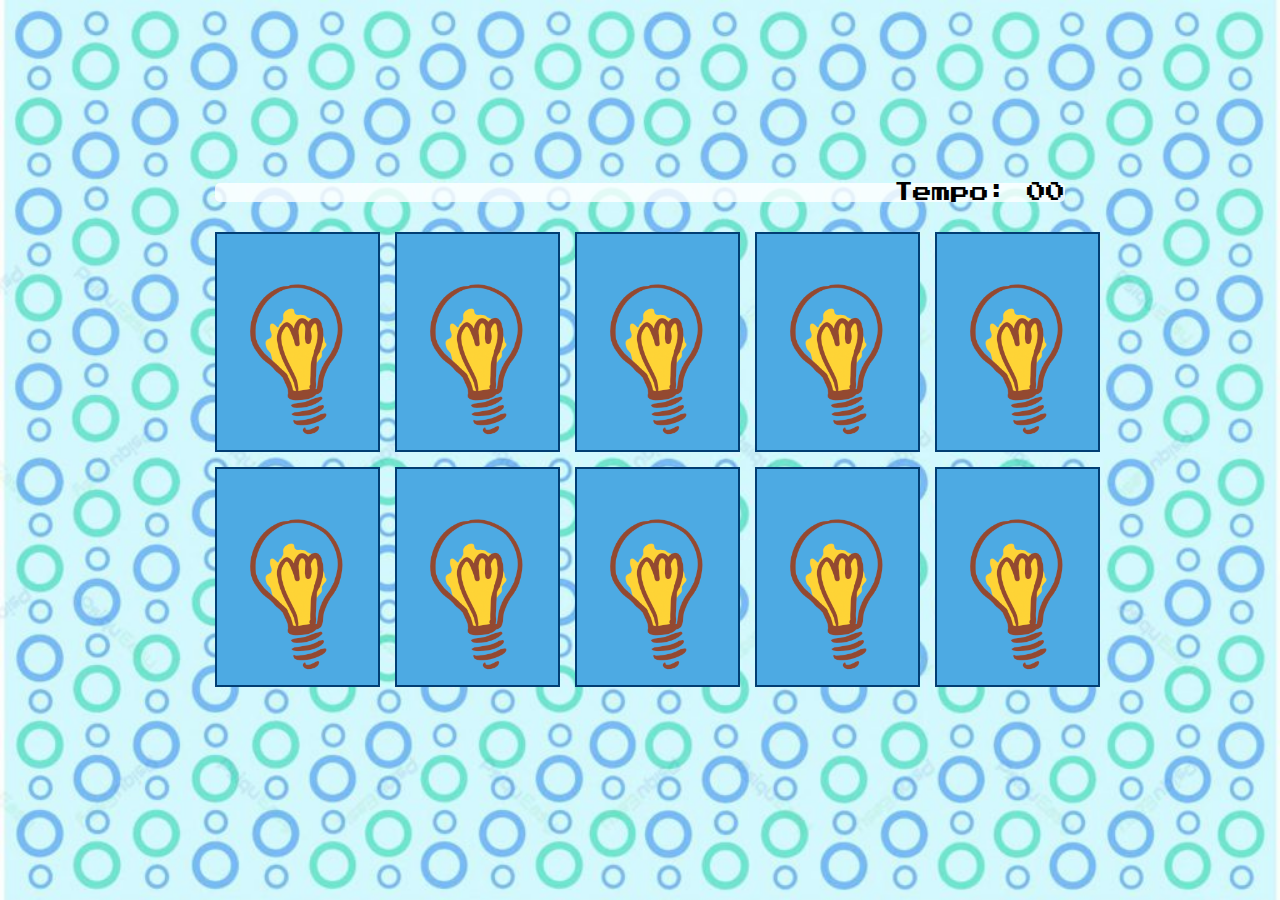
==== pages/game.html @ cccfa5c0 "Add files via upload" ====
<!DOCTYPE html>
<html lang="pt-br">
<head>
    <meta charset="UTF-8">
    <meta http-equiv="X-UA-Compatible" content="IE=edge">
    <meta name="viewport" content="width=device-width, initial-scale=1.0">
    <title>Jogo da Memória</title>
    <link rel="stylesheet" href="../css/reset.css">
    <link rel="stylesheet" href="../css/game.css">

</head>
<body>

  <main>
    <header>
      <span class="player"></span>
      <span>Tempo: <span class="timer">00</span></span>
    </header>
  
  
     <div class="grid">
    
     </div>

     <div id="modal" class="modal">
      <video id="videoModal" src="../img/fim.mp4" autoplay loop></video>
    </div>

  </div>
  
  </main>

 

  <script src="../js/game.js"></script>
</body>
</html>
---- css/game.css ----
main{
display: flex;
flex-direction: column;
width: 100%;
min-height: 100vh;
background-image: url('../img/planodefundo.jpg');
background-size: cover;
background-repeat: no-repeat;
align-items: center;
justify-content: center;
padding: 20px 20px 50px ;

}

header{
  display: flex;
  align-items: center;
  justify-content: space-between;
  width: 100%;
  max-width: 850px;
  margin: 0 0 30px;
  border-radius: 5px;
  background-color: rgba(255, 255, 255, 0.8);
  font-size: 1.2em;
}
.grid{
    display: grid;
    grid-template-columns: repeat(5,1fr);
    gap: 15px;
    width: 96%;
    max-width: 850px;
    margin: 0 auto;

}

.card{
    aspect-ratio: 3/4;
    width: 100%;
    height: 220px;
    border-radius: 5px;
    position: relative;
    transition: all 400ms ease;
    transform-style: preserve-3d;

}

.face{
    width: 100%;
    height: 100%;
    position: absolute;
    background-position: center;
    border: 2px solid #023E73;
    transition: all 400ms ease;
}

.front{
  transform: rotateY(180deg);
  background-size: 90%;
  background-repeat: no-repeat;
}



.back{
  background-image: url("../img/lampada.gif");
  backface-visibility: hidden;
  background-size: cover;
}


.reveal-card{
  transform: rotateY(180deg);
}


.disableCard{
  filter: saturate(0);
  opacity: 0.5;
}

.modal {
  display: none;
  position: fixed;
  top: 0;
  left: 0;
  width: 100%;
  height: 100%;
  /* background-color: rgba(0, 0, 0, 0.5); */

  z-index: 9999;
}

.modal.active {
  display: flex;
  align-items: center;
  justify-content: center;
  width: 100%;
  height: 100vh;
  background-color: rgba(0, 0, 0, 0.8);
}

#videoModal{
  width: 500px;
  height: 500px;
}
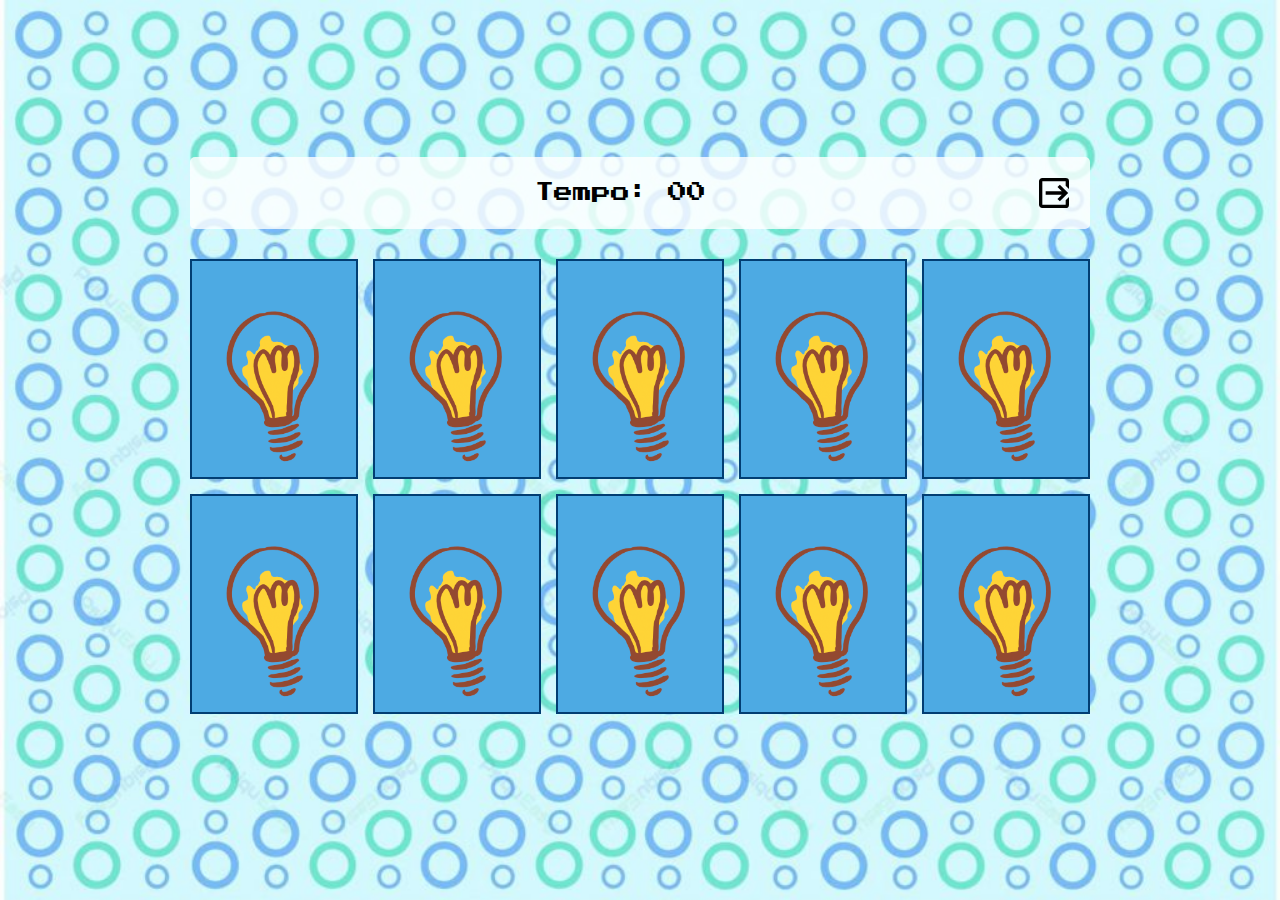
==== commit 800e81d3: "Adicionando botão de reset game e ajeitando grid" ====
--- a/pages/game.html
+++ b/pages/game.html
@@ -7,30 +7,27 @@
     <title>Jogo da Memória</title>
     <link rel="stylesheet" href="../css/reset.css">
     <link rel="stylesheet" href="../css/game.css">
-
 </head>
 <body>
-
   <main>
     <header>
       <span class="player"></span>
       <span>Tempo: <span class="timer">00</span></span>
+      <svg 
+        onclick="window.location = '../index.html'"
+        xmlns="http://www.w3.org/2000/svg" viewBox="0 0 24 24"
+      >
+        <title>Iniciar Novamente</title>
+        <path d="M14.08,15.59L16.67,13H7V11H16.67L14.08,8.41L15.5,7L20.5,12L15.5,17L14.08,15.59M19,3A2,2 0 0,1 21,5V9.67L19,7.67V5H5V19H19V16.33L21,14.33V19A2,2 0 0,1 19,21H5C3.89,21 3,20.1 3,19V5C3,3.89 3.89,3 5,3H19Z" />
+      </svg>
     </header>
-  
-  
-     <div class="grid">
-    
-     </div>
 
-     <div id="modal" class="modal">
+    <div class="grid"></div>
+
+    <div id="modal" class="modal">
       <video id="videoModal" src="../img/fim.mp4" autoplay loop></video>
     </div>
-
-  </div>
-  
   </main>
-
- 
 
   <script src="../js/game.js"></script>
 </body>
--- a/css/game.css
+++ b/css/game.css
@@ -1,80 +1,84 @@
-
-main{
-display: flex;
-flex-direction: column;
-width: 100%;
-min-height: 100vh;
-background-image: url('../img/planodefundo.jpg');
-background-size: cover;
-background-repeat: no-repeat;
-align-items: center;
-justify-content: center;
-padding: 20px 20px 50px ;
-
+main {
+  display: flex;
+  flex-direction: column;
+  width: 100%;
+  min-height: 100vh;
+  background-image: url('../img/planodefundo.jpg');
+  background-size: cover;
+  background-repeat: no-repeat;
+  align-items: center;
+  justify-content: center;
+  padding: 20px 20px 50px;
 }
 
-header{
+header {
   display: flex;
   align-items: center;
   justify-content: space-between;
   width: 100%;
-  max-width: 850px;
+  max-width: 900px;
   margin: 0 0 30px;
   border-radius: 5px;
   background-color: rgba(255, 255, 255, 0.8);
   font-size: 1.2em;
-}
-.grid{
-    display: grid;
-    grid-template-columns: repeat(5,1fr);
-    gap: 15px;
-    width: 96%;
-    max-width: 850px;
-    margin: 0 auto;
-
+  padding: 16px;
 }
 
-.card{
-    aspect-ratio: 3/4;
-    width: 100%;
-    height: 220px;
-    border-radius: 5px;
-    position: relative;
-    transition: all 400ms ease;
-    transform-style: preserve-3d;
-
+svg {
+  width: 40px;
+  height: 40px;
+  cursor: pointer;
 }
 
-.face{
-    width: 100%;
-    height: 100%;
-    position: absolute;
-    background-position: center;
-    border: 2px solid #023E73;
-    transition: all 400ms ease;
+svg:hover {
+  fill: #4daae3;
 }
 
-.front{
+.grid {
+  display: grid;
+  grid-template-columns: repeat(5,1fr);
+  gap: 15px;
+  width: 96%;
+  max-width: 900px;
+  margin: 0 auto;
+}
+
+.card {
+  aspect-ratio: 3/4;
+  width: 100%;
+  height: 220px;
+  border-radius: 5px;
+  position: relative;
+  transition: all 400ms ease;
+  transform-style: preserve-3d;
+}
+
+.face {
+  width: 100%;
+  height: 100%;
+  position: absolute;
+  background-position: center;
+  border: 2px solid #023E73;
+  transition: all 400ms ease;
+}
+
+.front {
   transform: rotateY(180deg);
   background-size: 90%;
   background-repeat: no-repeat;
 }
 
-
-
-.back{
+.back {
   background-image: url("../img/lampada.gif");
   backface-visibility: hidden;
   background-size: cover;
 }
 
-
-.reveal-card{
+.reveal-card {
   transform: rotateY(180deg);
 }
 
-
-.disableCard{
+.disableCard {
   filter: saturate(0);
   opacity: 0.5;
 }
@@ -86,8 +90,6 @@
   left: 0;
   width: 100%;
   height: 100%;
-  /* background-color: rgba(0, 0, 0, 0.5); */
-
   z-index: 9999;
 }
 
@@ -100,7 +102,7 @@
   background-color: rgba(0, 0, 0, 0.8);
 }
 
-#videoModal{
+#videoModal {
   width: 500px;
   height: 500px;
 }